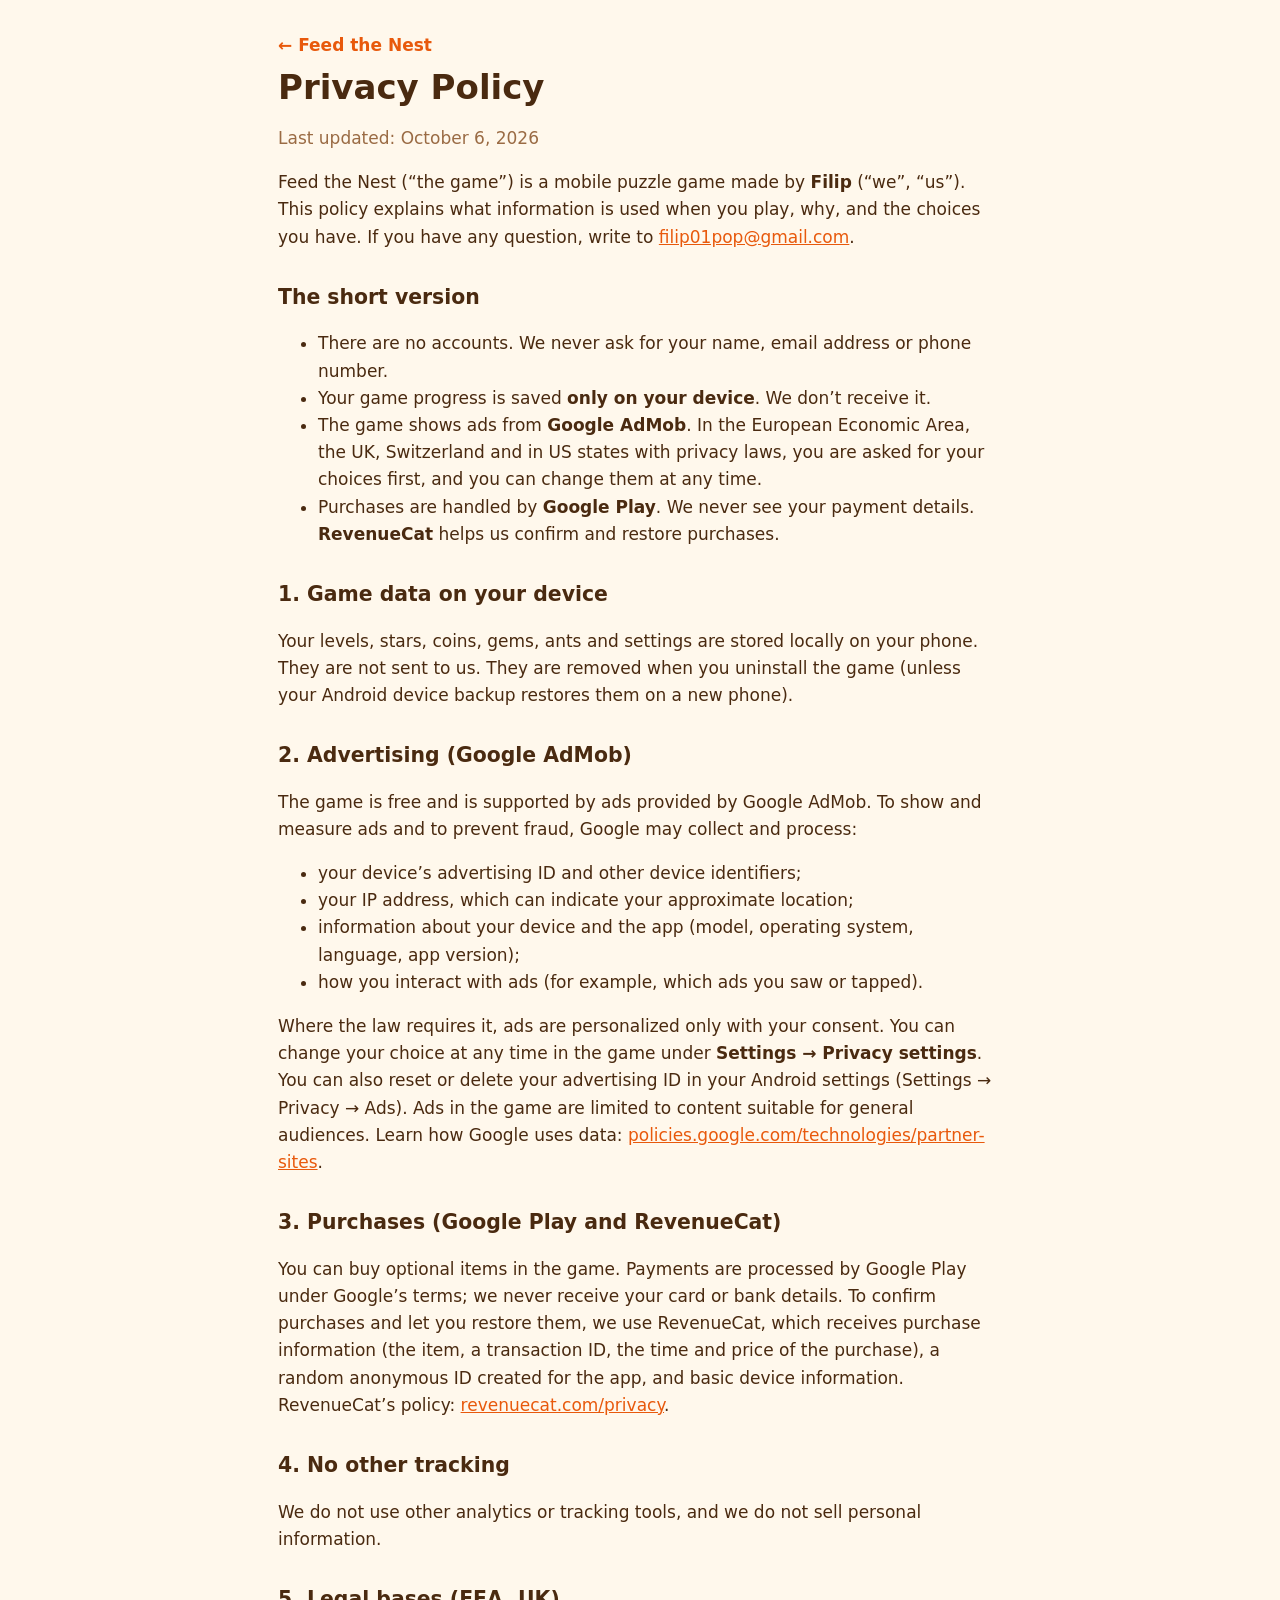
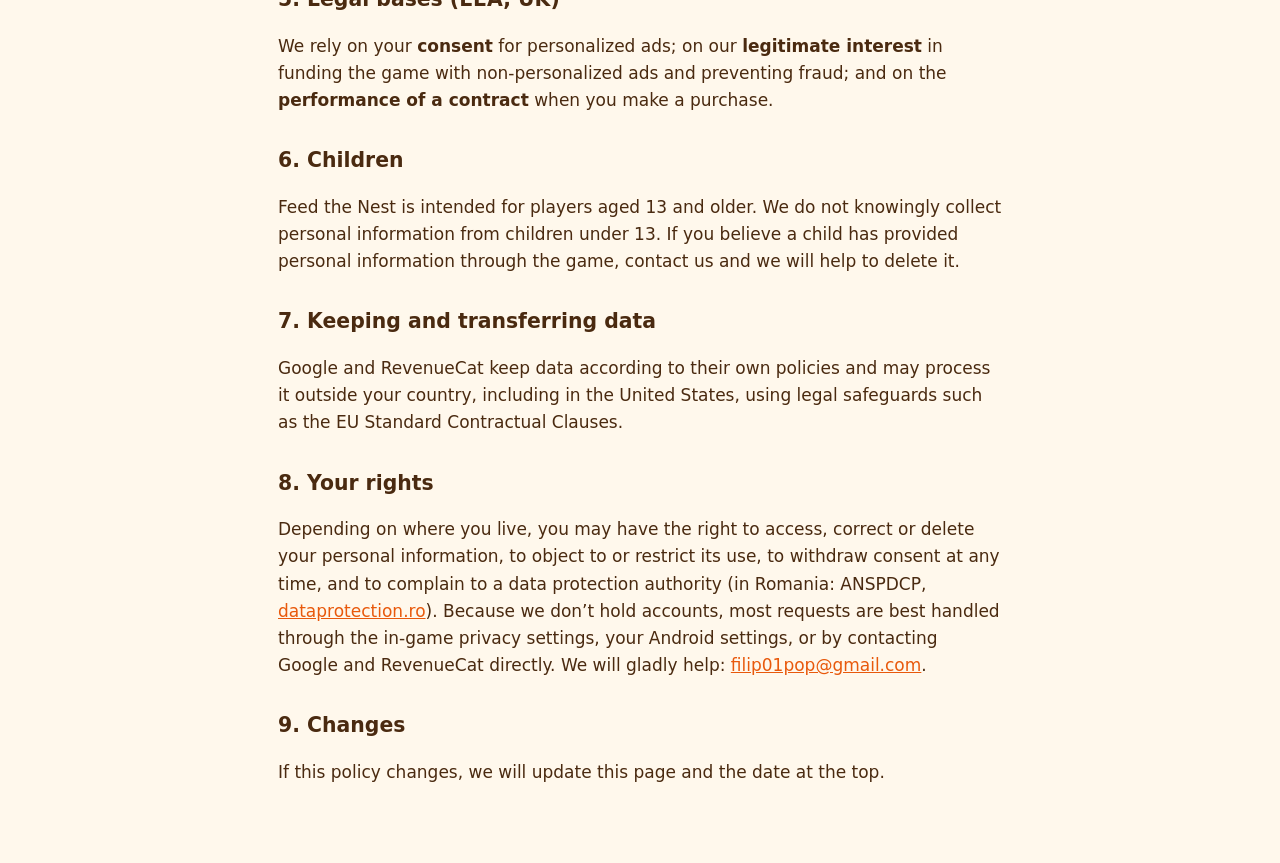
==== privacy.html @ ef3d883b "Feed the Nest website and privacy policy Co-Authored-By: Claude Opus 5.5 <noreply@anthropic.com>" ====
<!doctype html>
<html lang="en">
  <head>
    <meta charset="utf-8" />
    <meta name="viewport" content="width=device-width, initial-scale=1" />
    <title>Privacy Policy · Feed the Nest</title>
    <link rel="stylesheet" href="style.css" />
  </head>
  <body>
    <main class="doc">
      <a class="back" href="index.html">← Feed the Nest</a>
      <h1>Privacy Policy</h1>
      <p class="muted">Last updated: October 6, 2026</p>

      <p>
        Feed the Nest (“the game”) is a mobile puzzle game made by <b>Filip</b> (“we”, “us”).
        This policy explains what information is used when you play, why, and the choices you have.
        If you have any question, write to <a href="mailto:filip01pop@gmail.com">filip01pop@gmail.com</a>.
      </p>

      <h2>The short version</h2>
      <ul>
        <li>There are no accounts. We never ask for your name, email address or phone number.</li>
        <li>Your game progress is saved <b>only on your device</b>. We don’t receive it.</li>
        <li>The game shows ads from <b>Google AdMob</b>. In the European Economic Area, the UK, Switzerland and in US states with privacy laws, you are asked for your choices first, and you can change them at any time.</li>
        <li>Purchases are handled by <b>Google Play</b>. We never see your payment details. <b>RevenueCat</b> helps us confirm and restore purchases.</li>
      </ul>

      <h2>1. Game data on your device</h2>
      <p>
        Your levels, stars, coins, gems, ants and settings are stored locally on your phone. They are not sent to us.
        They are removed when you uninstall the game (unless your Android device backup restores them on a new phone).
      </p>

      <h2>2. Advertising (Google AdMob)</h2>
      <p>
        The game is free and is supported by ads provided by Google AdMob. To show and measure ads and to prevent fraud,
        Google may collect and process:
      </p>
      <ul>
        <li>your device’s advertising ID and other device identifiers;</li>
        <li>your IP address, which can indicate your approximate location;</li>
        <li>information about your device and the app (model, operating system, language, app version);</li>
        <li>how you interact with ads (for example, which ads you saw or tapped).</li>
      </ul>
      <p>
        Where the law requires it, ads are personalized only with your consent. You can change your choice at any time in
        the game under <b>Settings → Privacy settings</b>. You can also reset or delete your advertising ID in your
        Android settings (Settings → Privacy → Ads). Ads in the game are limited to content suitable for general
        audiences. Learn how Google uses data:
        <a href="https://policies.google.com/technologies/partner-sites">policies.google.com/technologies/partner-sites</a>.
      </p>

      <h2>3. Purchases (Google Play and RevenueCat)</h2>
      <p>
        You can buy optional items in the game. Payments are processed by Google Play under Google’s terms; we never
        receive your card or bank details. To confirm purchases and let you restore them, we use RevenueCat, which receives
        purchase information (the item, a transaction ID, the time and price of the purchase), a random anonymous ID created
        for the app, and basic device information. RevenueCat’s policy:
        <a href="https://www.revenuecat.com/privacy">revenuecat.com/privacy</a>.
      </p>

      <h2>4. No other tracking</h2>
      <p>We do not use other analytics or tracking tools, and we do not sell personal information.</p>

      <h2>5. Legal bases (EEA, UK)</h2>
      <p>
        We rely on your <b>consent</b> for personalized ads; on our <b>legitimate interest</b> in funding the game with
        non-personalized ads and preventing fraud; and on the <b>performance of a contract</b> when you make a purchase.
      </p>

      <h2>6. Children</h2>
      <p>
        Feed the Nest is intended for players aged 13 and older. We do not knowingly collect personal information from
        children under 13. If you believe a child has provided personal information through the game, contact us and we
        will help to delete it.
      </p>

      <h2>7. Keeping and transferring data</h2>
      <p>
        Google and RevenueCat keep data according to their own policies and may process it outside your country,
        including in the United States, using legal safeguards such as the EU Standard Contractual Clauses.
      </p>

      <h2>8. Your rights</h2>
      <p>
        Depending on where you live, you may have the right to access, correct or delete your personal information, to
        object to or restrict its use, to withdraw consent at any time, and to complain to a data protection authority
        (in Romania: ANSPDCP, <a href="https://www.dataprotection.ro">dataprotection.ro</a>). Because we don’t hold
        accounts, most requests are best handled through the in-game privacy settings, your Android settings, or by
        contacting Google and RevenueCat directly. We will gladly help: <a href="mailto:filip01pop@gmail.com">filip01pop@gmail.com</a>.
      </p>

      <h2>9. Changes</h2>
      <p>If this policy changes, we will update this page and the date at the top.</p>
    </main>
  </body>
</html>
---- style.css ----
:root {
  --bg: #fff8ec;
  --ink: #4a2a10;
  --accent: #e8590c;
  --muted: #9a6b44;
}
* {
  box-sizing: border-box;
}
body {
  margin: 0;
  background: var(--bg);
  color: var(--ink);
  font: 17px/1.6 system-ui, -apple-system, 'Segoe UI', Roboto, sans-serif;
}
main {
  max-width: 760px;
  margin: 0 auto;
  padding: 32px 18px 60px;
}
a {
  color: var(--accent);
}
h1 {
  margin: 8px 0;
  line-height: 1.2;
}
h2 {
  margin-top: 30px;
  font-size: 1.2em;
}
.muted {
  color: var(--muted);
}
.back {
  text-decoration: none;
  font-weight: 600;
}
.home {
  text-align: center;
}
.icon {
  border-radius: 28px;
  box-shadow: 0 6px 18px rgba(74, 42, 16, 0.25);
}
.tag {
  font-size: 1.15em;
  color: var(--muted);
}
.feature {
  width: 100%;
  height: auto;
  border-radius: 16px;
  margin: 18px 0;
}
.play {
  display: inline-block;
  padding: 12px 26px;
  border-radius: 999px;
  background: #2f9e44;
  color: #fff;
  font-weight: 700;
  text-decoration: none;
}
nav {
  margin-top: 26px;
}
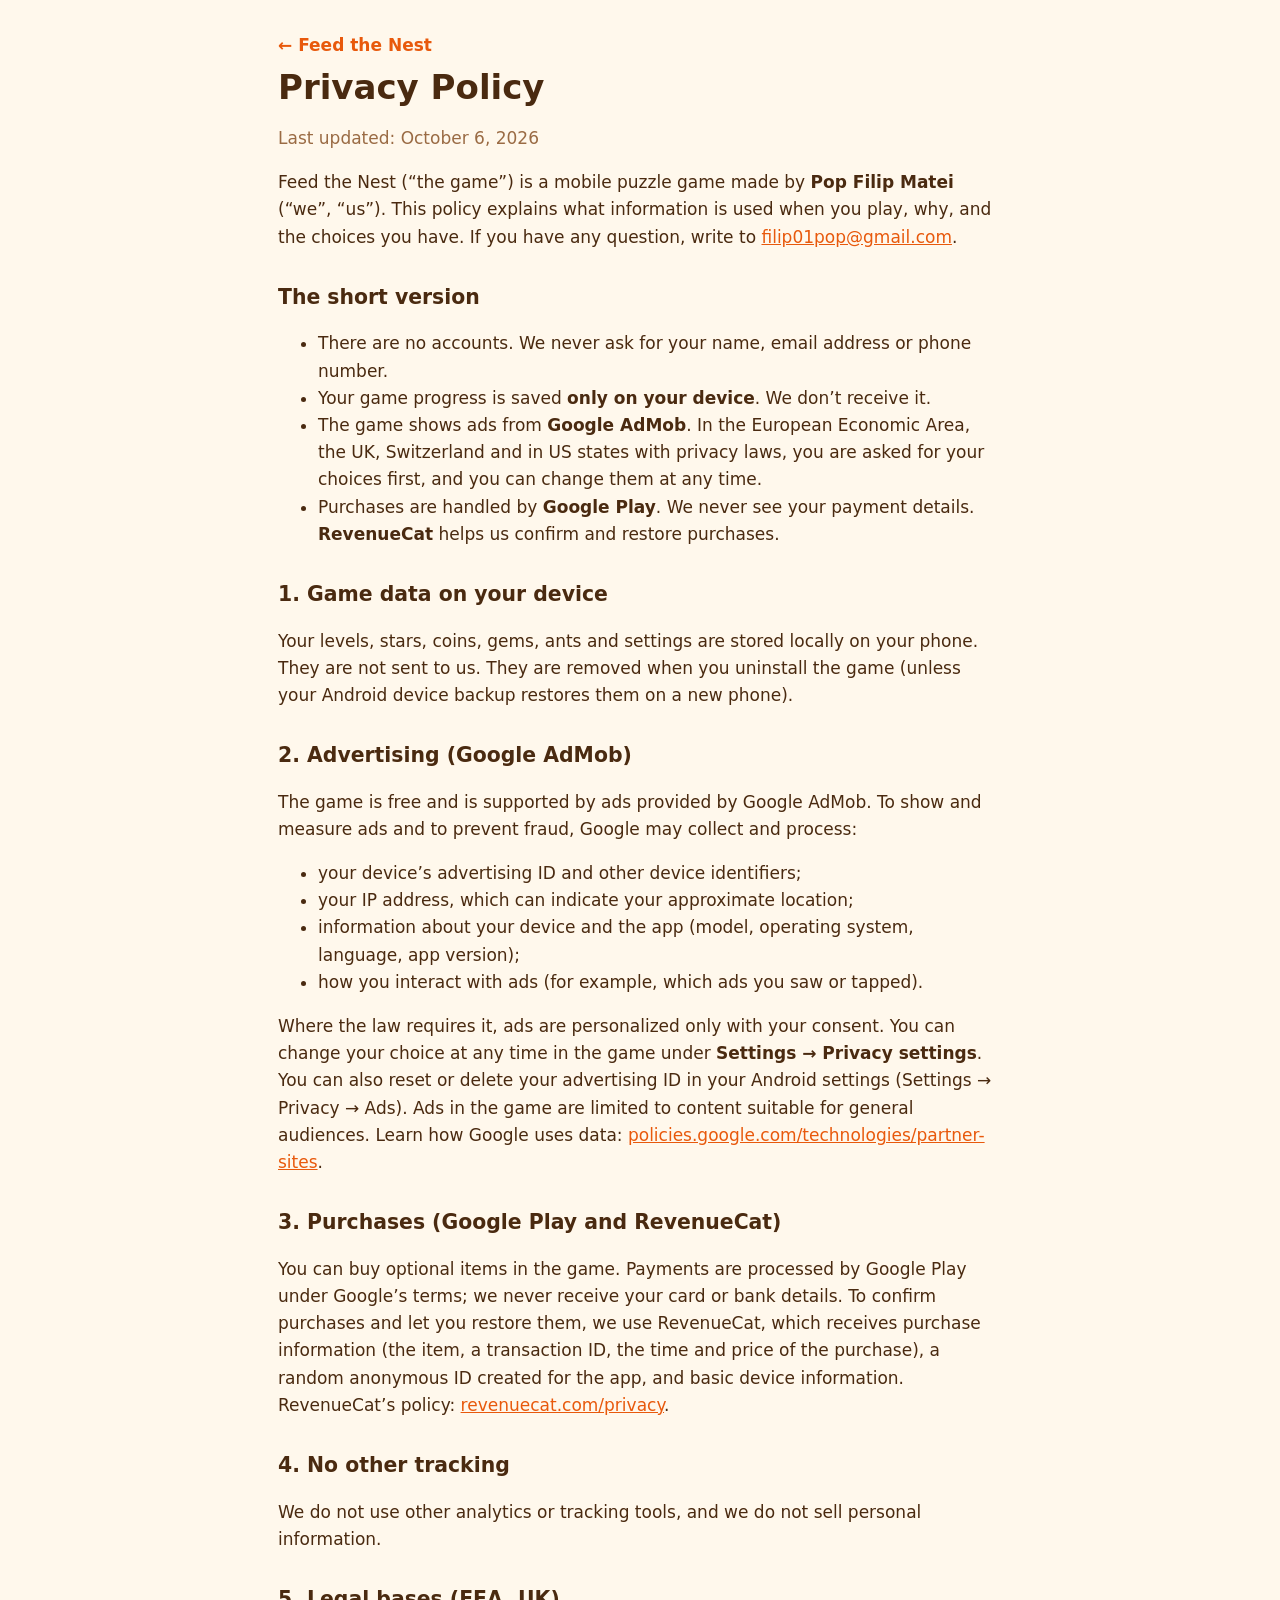
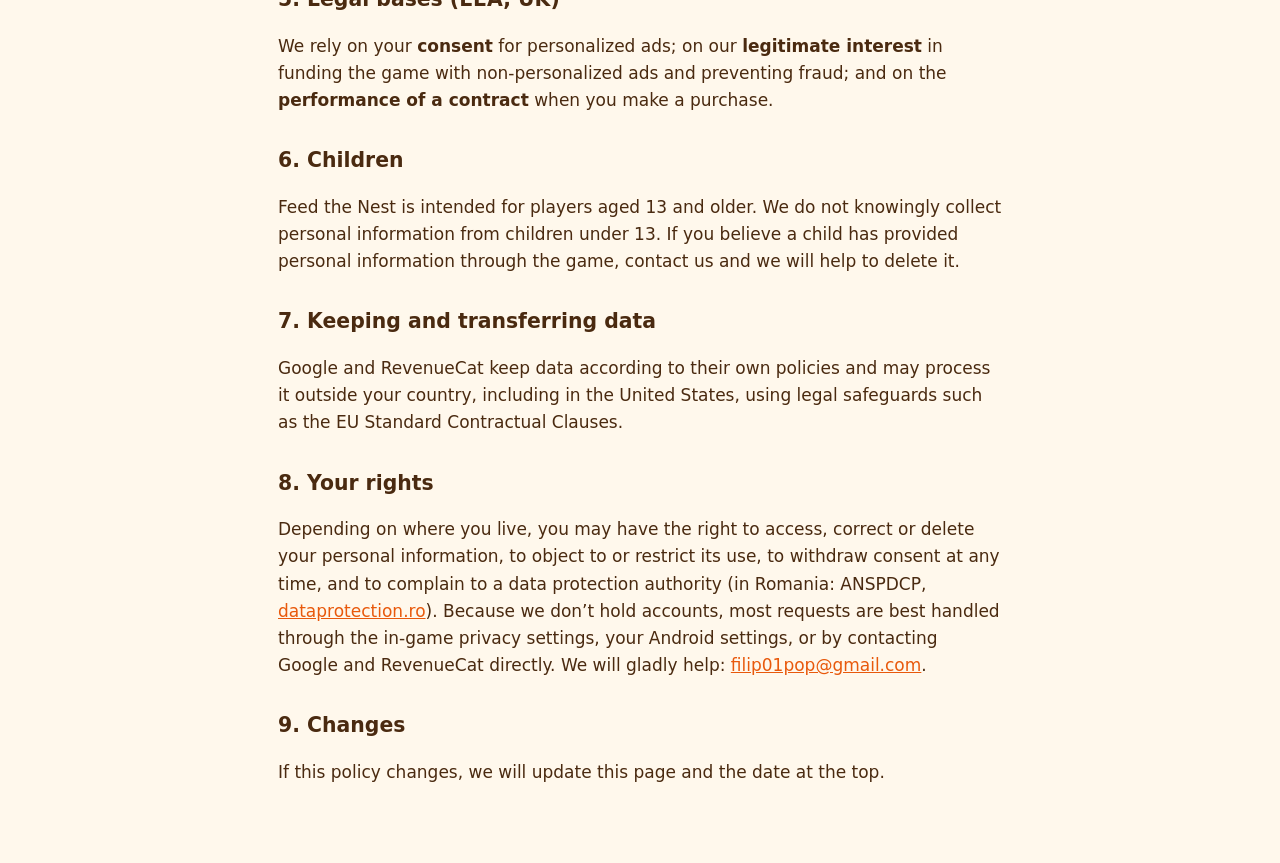
==== commit 33cfb88c: "Add app-ads.txt and full developer name Co-Authored-By: Claude Opus 5.5 <noreply@anthropic.com>" ====
--- a/privacy.html
+++ b/privacy.html
@@ -13,7 +13,7 @@
       <p class="muted">Last updated: October 6, 2026</p>
 
       <p>
-        Feed the Nest (“the game”) is a mobile puzzle game made by <b>Filip</b> (“we”, “us”).
+        Feed the Nest (“the game”) is a mobile puzzle game made by <b>Pop Filip Matei</b> (“we”, “us”).
         This policy explains what information is used when you play, why, and the choices you have.
         If you have any question, write to <a href="mailto:filip01pop@gmail.com">filip01pop@gmail.com</a>.
       </p>
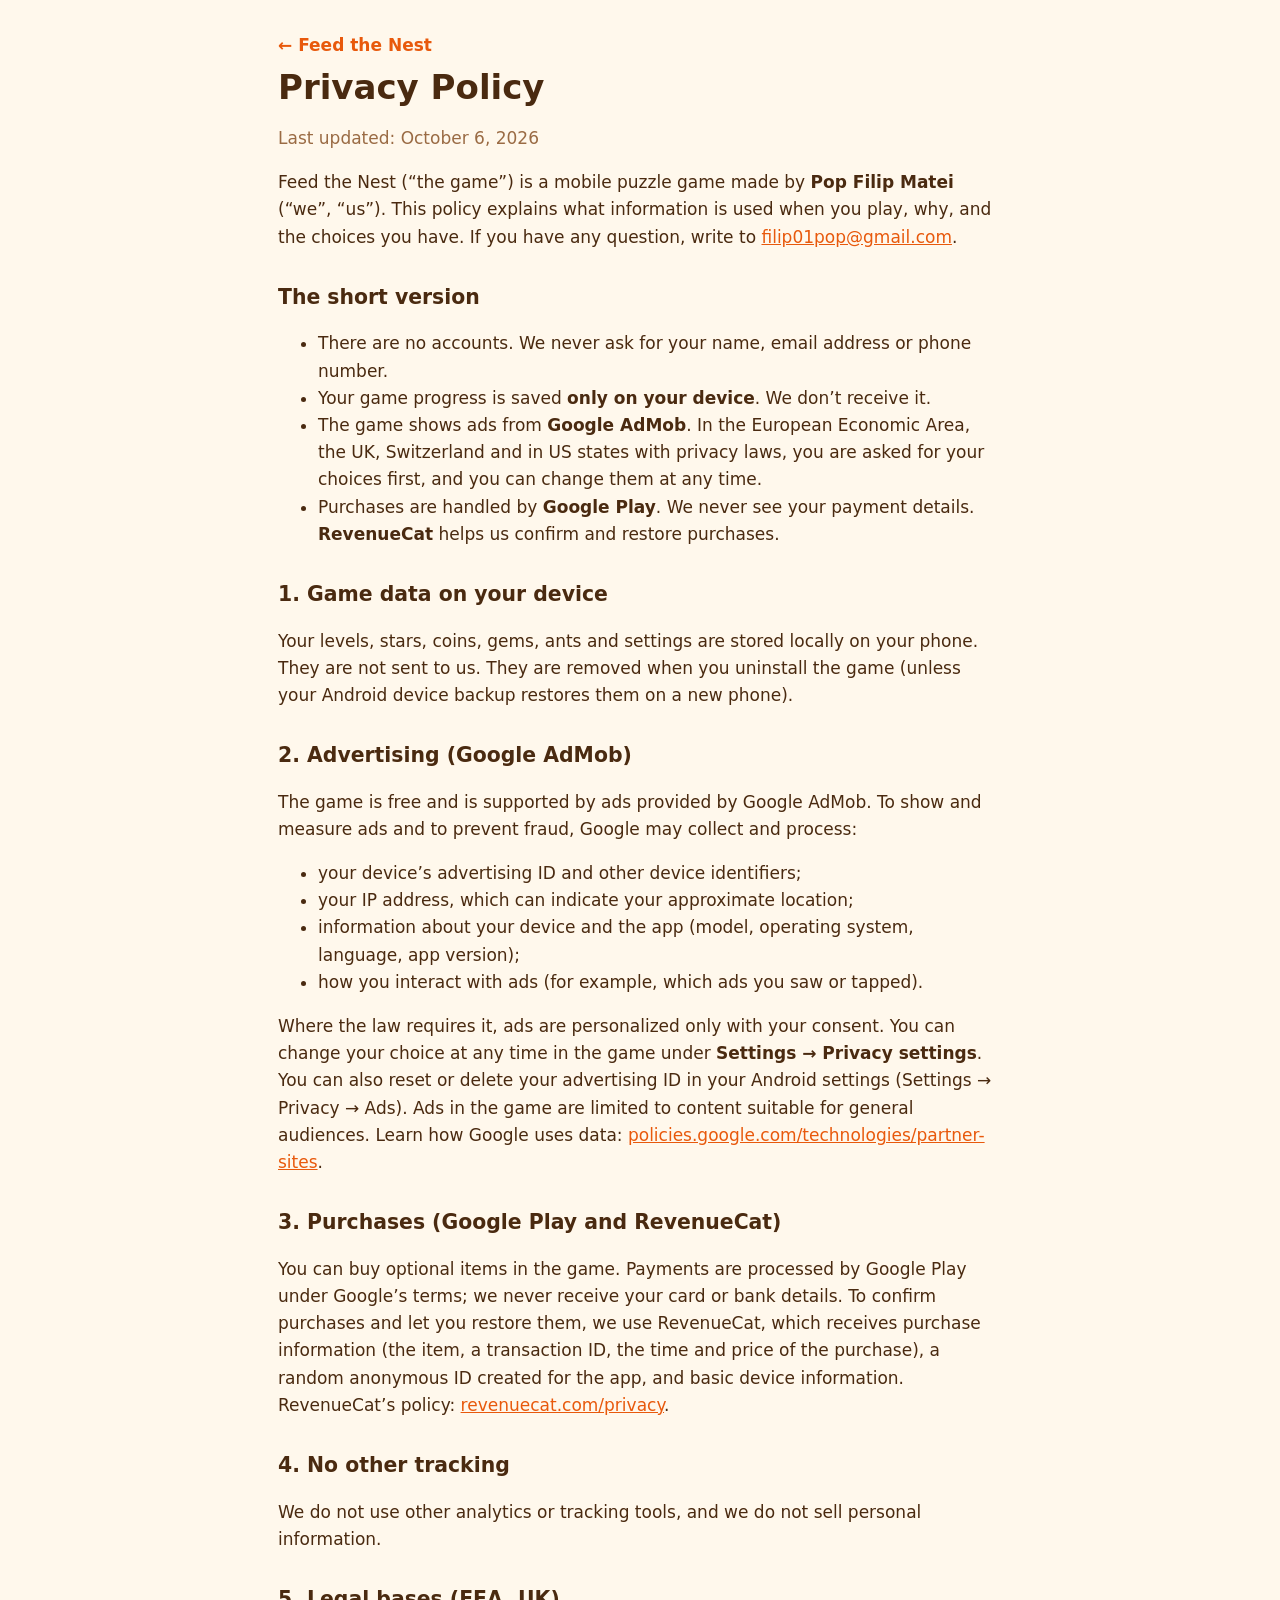
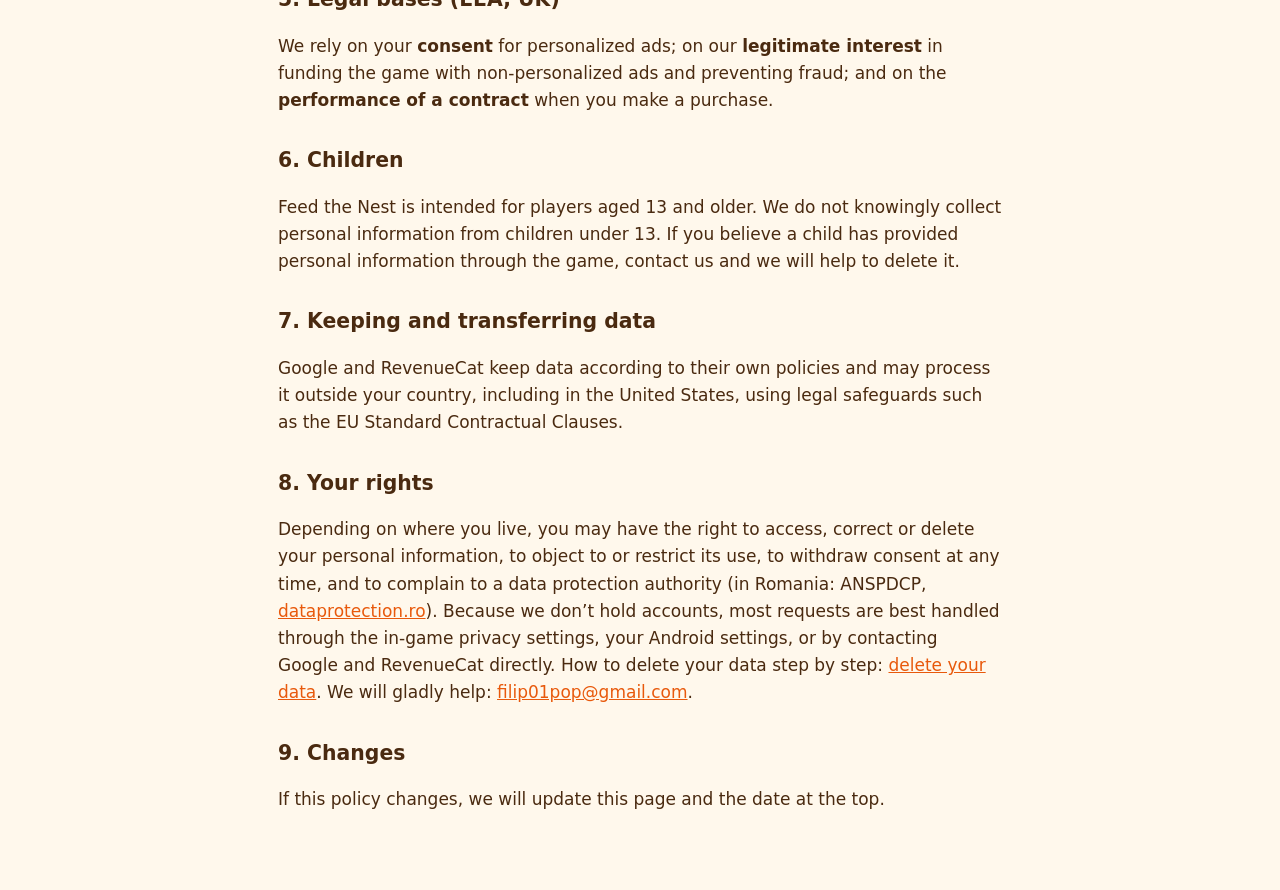
==== commit 75aad6bb: "Add data deletion page Co-Authored-By: Claude Opus 5.5 <noreply@anthropic.com>" ====
--- a/privacy.html
+++ b/privacy.html
@@ -88,7 +88,7 @@
         object to or restrict its use, to withdraw consent at any time, and to complain to a data protection authority
         (in Romania: ANSPDCP, <a href="https://www.dataprotection.ro">dataprotection.ro</a>). Because we don’t hold
         accounts, most requests are best handled through the in-game privacy settings, your Android settings, or by
-        contacting Google and RevenueCat directly. We will gladly help: <a href="mailto:filip01pop@gmail.com">filip01pop@gmail.com</a>.
+        contacting Google and RevenueCat directly. How to delete your data step by step: <a href="delete-data.html">delete your data</a>. We will gladly help: <a href="mailto:filip01pop@gmail.com">filip01pop@gmail.com</a>.
       </p>
 
       <h2>9. Changes</h2>
